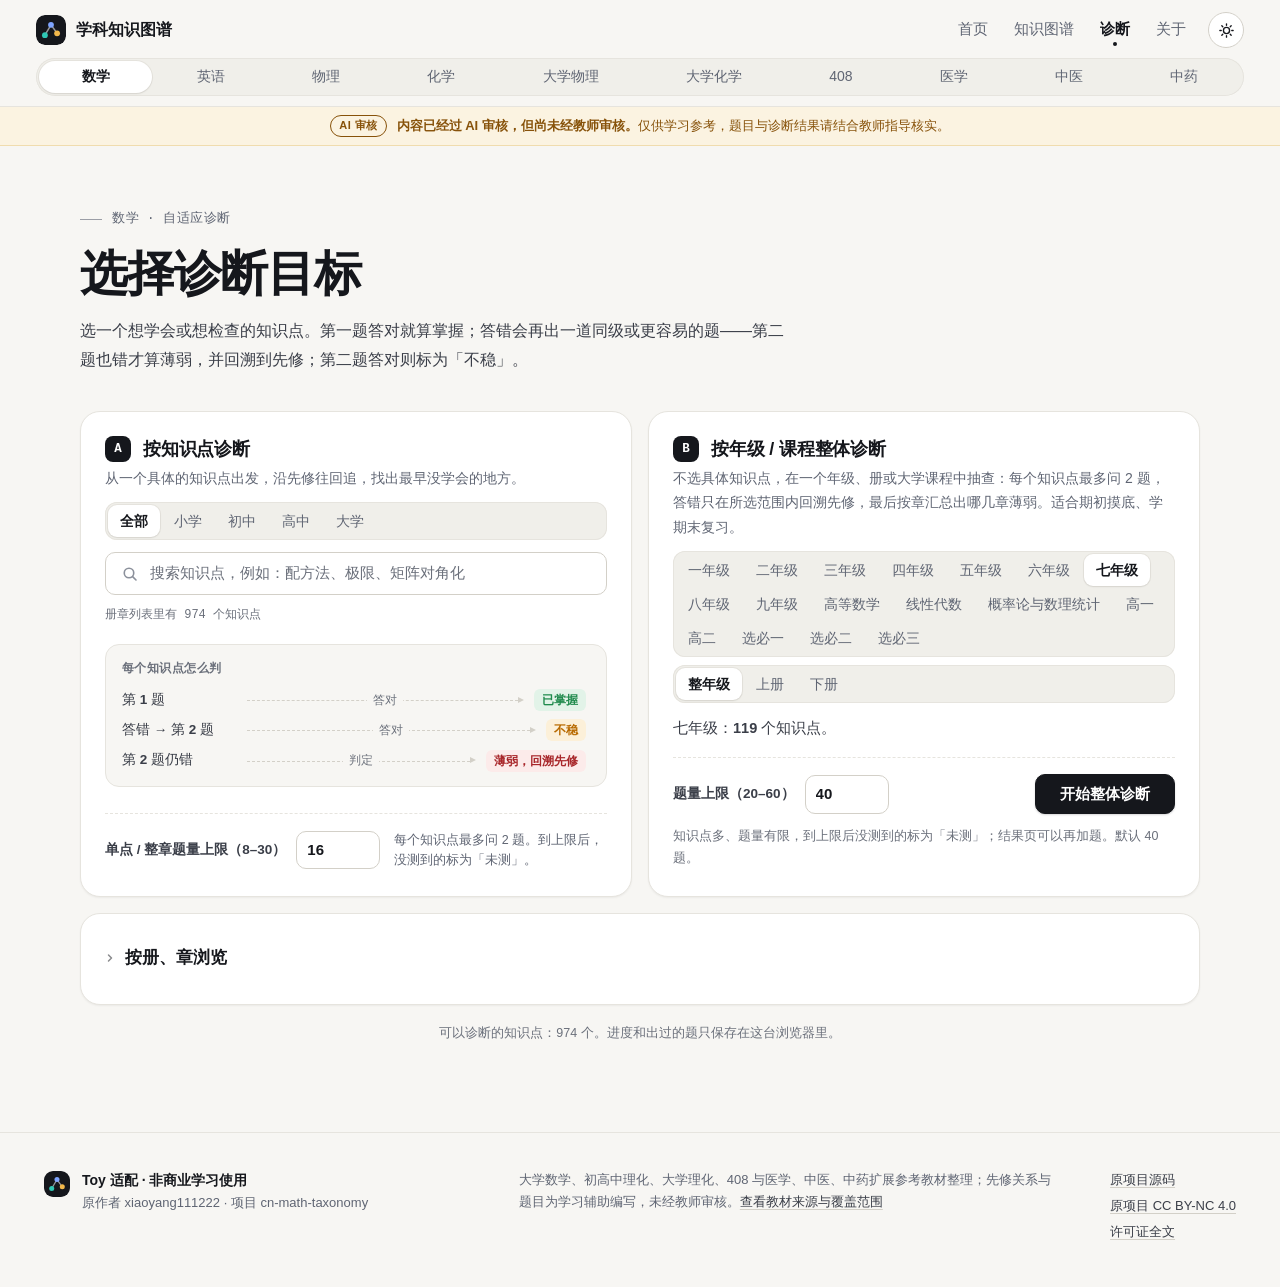
==== diagnose/index.html @ 2c1ef390 "Publish cleaned V15 source with partitioned licenses and source-only curriculum references" ====
<!DOCTYPE html>
<html lang="zh-CN">
<head>
<meta charset="utf-8">
<script src="../assets/theme.js"></script>
<script src="../assets/data-manifest.js"></script>
<script src="../assets/subjects.js"></script>
<meta name="viewport" content="width=device-width, initial-scale=1">
<title>诊断 · 学科知识图谱</title>
<meta name="theme-color" content="#f7f6f3">
<link rel="icon" href="data:image/svg+xml,%3Csvg xmlns='http://www.w3.org/2000/svg' viewBox='0 0 32 32'%3E%3Crect width='32' height='32' rx='9' fill='%2315171c'/%3E%3Cpath d='M9.5 21.5 16 10.5l6.5 9' fill='none' stroke='%23fff' stroke-opacity='.55' stroke-width='1.6' stroke-linecap='round' stroke-linejoin='round'/%3E%3Ccircle cx='9.5' cy='21.5' r='3.1' fill='%232fc7b4'/%3E%3Ccircle cx='16' cy='10.5' r='3.1' fill='%237ea4ff'/%3E%3Ccircle cx='22.5' cy='19.5' r='3.1' fill='%23f2b84b'/%3E%3C/svg%3E">
<link rel="stylesheet" href="../assets/site.css">
<link rel="stylesheet" href="style.css">
</head>
<body class="page-diagnose">
<header class="site-header no-print">
  <div class="header-inner">
    <a class="brand" href="../index.html">
      <svg class="logo" viewBox="0 0 32 32" width="30" height="30" aria-hidden="true"><rect width="32" height="32" rx="9" fill="#15171c"/><path d="M9.5 21.5 16 10.5l6.5 9" fill="none" stroke="#fff" stroke-opacity=".55" stroke-width="1.6" stroke-linecap="round" stroke-linejoin="round"/><circle cx="9.5" cy="21.5" r="3.1" fill="#2fc7b4"/><circle cx="16" cy="10.5" r="3.1" fill="#7ea4ff"/><circle cx="22.5" cy="19.5" r="3.1" fill="#f2b84b"/></svg>
      <span class="brand-name">学科知识图谱</span>
    </a>
    <nav class="subject-switch" aria-label="学科">
      <a class="subject-link on" data-subject="math" href="./index.html">数学</a>
      <a class="subject-link" data-subject="english" href="./index.html?subject=english">英语</a>
      <a class="subject-link" data-subject="physics" href="./index.html?subject=physics">物理</a>
      <a class="subject-link" data-subject="chemistry" href="./index.html?subject=chemistry">化学</a><a class="subject-link" data-subject="uphysics" href="./index.html?subject=uphysics">大学物理</a><a class="subject-link" data-subject="uchemistry" href="./index.html?subject=uchemistry">大学化学</a>
      <a class="subject-link" data-subject="cs408" href="./index.html?subject=cs408">408</a>
    <a class="subject-link" data-subject="med" href="./index.html?subject=med">医学</a><a class="subject-link" data-subject="tcm" href="./index.html?subject=tcm">中医</a><a class="subject-link" data-subject="herbal" href="./index.html?subject=herbal">中药</a></nav>
    <nav class="site-nav" aria-label="主导航">
      <a class="nav-link" href="../index.html">首页</a>
      <a class="nav-link back" href="../explore/index.html">知识图谱</a>
      <a class="nav-link active" href="./index.html" aria-current="page">诊断</a>
      <a class="nav-link" href="#about">关于</a>
      <button type="button" id="theme-toggle" class="theme-toggle" aria-label="切换到深色模式" aria-pressed="false" title="切换到深色模式"><svg class="icon-sun" viewBox="0 0 20 20" fill="none" stroke="currentColor" stroke-width="1.6" stroke-linecap="round" aria-hidden="true"><circle cx="10" cy="10" r="3.6"/><path d="M10 2.2v1.6M10 16.2v1.6M2.2 10h1.6M16.2 10h1.6M4.5 4.5l1.1 1.1M14.4 14.4l1.1 1.1M4.5 15.5l1.1-1.1M14.4 5.6l1.1-1.1"/></svg><svg class="icon-moon" viewBox="0 0 20 20" fill="none" stroke="currentColor" stroke-width="1.6" stroke-linejoin="round" aria-hidden="true"><path d="M16.2 12.4A6.6 6.6 0 0 1 7.6 3.8a6.6 6.6 0 1 0 8.6 8.6z"/></svg></button>
    </nav>
  </div>
</header>
<div class="toy-notice" role="note"><span><strong>内容已经过 AI 审核，但尚未经教师审核。</strong>仅供学习参考，题目与诊断结果请结合教师指导核实。</span></div>
<main id="root"><p class="loading">加载数据中……</p></main>
<footer class="site-footer" id="about">
  <div class="footer-inner">
    <div class="footer-brand">
      <svg class="logo" viewBox="0 0 32 32" width="26" height="26" aria-hidden="true"><rect width="32" height="32" rx="9" fill="#15171c"/><path d="M9.5 21.5 16 10.5l6.5 9" fill="none" stroke="#fff" stroke-opacity=".55" stroke-width="1.6" stroke-linecap="round" stroke-linejoin="round"/><circle cx="9.5" cy="21.5" r="3.1" fill="#2fc7b4"/><circle cx="16" cy="10.5" r="3.1" fill="#7ea4ff"/><circle cx="22.5" cy="19.5" r="3.1" fill="#f2b84b"/></svg>
      <p><strong>Toy 适配 · 非商业学习使用</strong>原作者 xiaoyang111222 · 项目 cn-math-taxonomy</p>
    </div>
    <p>大学数学、初高中理化、大学理化、408 与医学、中医、中药扩展参考教材整理；先修关系与题目为学习辅助编写，未经教师审核。<a href="../sources.html">查看教材来源与覆盖范围</a></p>
    <p class="footer-links"><a href="https://github.com/xiaoyang111222/cn-math-taxonomy" target="_blank" rel="noopener noreferrer">原项目源码</a><a href="https://creativecommons.org/licenses/by-nc/4.0/" target="_blank" rel="noopener noreferrer">原项目 CC BY-NC 4.0</a><a href="../LICENSE">许可证全文</a></p>
  </div>
</footer>
<script src="../assets/vendor/cytoscape.min.js"></script>
<script src="../assets/vendor/dagre.min.js"></script>
<script src="../assets/vendor/cytoscape-dagre.js"></script>
<script src="engine.js"></script>
<script src="../assets/vendor/qrcode.js"></script>
<script src="share.js"></script>
<script src="choice-order.js"></script>
<script src="app.js"></script>
<script src="../assets/medical-ui.js"></script></body>
</html>
---- assets/site.css ----
/* 学科知识图谱 · 设计系统（v10 UI 重建）
   界面本身只用墨色与纸色；颜色留给数据：学段（小学 / 初中 / 高中 / 大学）与掌握状态。
   全站共用。浏览页布局见 explore.css，诊断页布局见 diagnose/style.css。 */

/* ------------------------------------------------------------ 色板与尺度 */
:root {
  color-scheme: light;

  /* 纸与墨 */
  --bg: #f7f6f3;
  --bg-elev: #ffffff;
  --bg-muted: #f0efea;
  --bg-sunken: #e9e7e1;
  --text: #15171c;
  --text-2: #3a3e48;
  --muted: #5f6573;
  --faint: #6b707b;
  --line: #e6e4de;
  --line-strong: #d3d0c8;
  --header-bg: rgba(247, 246, 243, 0.84);
  --grid-dot: rgba(21, 23, 28, 0.085);
  --mark: #fde68a;

  /* 交互：主按钮用墨色，焦点环用靛蓝 */
  --brand: #15171c;
  --brand-hover: #2c2f37;
  --brand-strong: #15171c;
  --brand-soft: #ecebe6;
  --on-brand: #ffffff;
  --accent: #3d5bd9;
  --focus: #3d5bd9;
  --focus-ring: rgba(61, 91, 217, 0.22);
  --link: #2f4bc2;

  /* 学段（数据色） */
  --node-primary: #0b8f80;
  --node-primary-bg: #e0f3ef;
  --node-primary-ink: #06665c;
  --node-junior: #2e62e0;
  --node-junior-bg: #e6edfc;
  --node-junior-ink: #1d44a8;
  --node-senior: #8a4fe0;
  --node-senior-bg: #f1e9fc;
  --node-senior-ink: #5f2db3;
  --node-university: #b07a06;
  --node-university-bg: #faf0d6;
  --node-university-ink: #7a5300;
  --node-current-bg: #15171c;
  --node-current-border: #15171c;
  --node-current-text: #ffffff;
  --node-halo: #15171c;
  --node-text: #15171c;
  --edge: #6f7482;
  --edge-soft: #a7abb5;
  --edge-near: #15171c;
  --junior: var(--node-junior);
  --junior-soft: var(--node-junior-bg);

  /* 掌握状态 */
  --ok: #1f8a4c;
  --ok-bg: #e2f3e8;
  --on-ok: #ffffff;
  --bad: #d1373a;
  --bad-ink: #a8262a;
  --bad-bg: #fcebea;
  --on-bad: #ffffff;
  --warn: #87520a;
  --warn-bg: #fbf3e1;
  --warn-line: #f0dcae;
  --unk: #636977;
  --unk-bg: #eeede8;
  --hard-bg: #e9e7e1;
  --hard-fg: #15171c;
  --soft-bg: transparent;
  --soft-fg: #5f6573;
  --diagram-ok-bg: #e2f3e8; --diagram-ok: #1f8a4c;
  --diagram-bad-bg: #fcebea; --diagram-bad: #d1373a;
  --diagram-unk-bg: #f1f0ec; --diagram-unk: #6f7482;
  --diagram-shaky-bg: #fcf0d9; --diagram-shaky: #b86a00;
  --diagram-text: #15171c; --diagram-edge: #6f7482;
  --panel: #ffffff;

  /* 阴影、圆角、字体 */
  --shadow-xs: 0 1px 2px rgba(21, 23, 28, 0.05);
  --shadow: 0 1px 2px rgba(21, 23, 28, 0.04), 0 8px 24px -10px rgba(21, 23, 28, 0.12);
  --shadow-lg: 0 1px 2px rgba(21, 23, 28, 0.04), 0 30px 60px -24px rgba(21, 23, 28, 0.22);
  --radius-lg: 24px;
  --radius: 16px;
  --radius-sm: 10px;
  --radius-xs: 7px;
  --font: -apple-system, BlinkMacSystemFont, "Segoe UI Variable Text", "Segoe UI", "PingFang SC", "Hiragino Sans GB", "HarmonyOS Sans SC", "MiSans", "Microsoft YaHei UI", "Microsoft YaHei", "Noto Sans SC", "Noto Sans CJK SC", "Source Han Sans SC", sans-serif;
  --font-display: "Segoe UI Variable Display", -apple-system, BlinkMacSystemFont, "Segoe UI", "PingFang SC", "Hiragino Sans GB", "HarmonyOS Sans SC", "MiSans", "Microsoft YaHei UI", "Microsoft YaHei", "Noto Sans SC", "Noto Sans CJK SC", sans-serif;
  --mono: ui-monospace, "SF Mono", "Cascadia Code", "JetBrains Mono", "Roboto Mono", Menlo, Consolas, "PingFang SC", "Microsoft YaHei UI", "Microsoft YaHei", "Noto Sans SC", monospace;
  --fs: 16px;
  --ease: cubic-bezier(0.2, 0.7, 0.2, 1);
  --page-max: 1240px;
  --select-chevron: url("data:image/svg+xml,%3Csvg xmlns='http://www.w3.org/2000/svg' width='12' height='12' viewBox='0 0 12 12' fill='none' stroke='%235f6573' stroke-width='1.6' stroke-linecap='round' stroke-linejoin='round'%3E%3Cpath d='M3 4.5 6 7.5 9 4.5'/%3E%3C/svg%3E");
  --search-icon: url("data:image/svg+xml,%3Csvg xmlns='http://www.w3.org/2000/svg' width='16' height='16' viewBox='0 0 16 16' fill='none' stroke='%238b909b' stroke-width='1.6' stroke-linecap='round'%3E%3Ccircle cx='7' cy='7' r='4.75'/%3E%3Cpath d='m10.6 10.6 3.4 3.4'/%3E%3C/svg%3E");
}

:root[data-theme="dark"] {
  color-scheme: dark;
  --bg: #0c0d10;
  --bg-elev: #15161a;
  --bg-muted: #1c1d22;
  --bg-sunken: #23252b;
  --text: #ecedef;
  --text-2: #c7cad1;
  --muted: #9a9faa;
  --faint: #80858f;
  --line: #25272d;
  --line-strong: #34373e;
  --header-bg: rgba(12, 13, 16, 0.8);
  --grid-dot: rgba(236, 237, 239, 0.07);
  --mark: rgba(226, 180, 60, 0.36);

  --brand: #ecedef;
  --brand-hover: #ffffff;
  --brand-strong: #ecedef;
  --brand-soft: #22242a;
  --on-brand: #0c0d10;
  --accent: #8fa6ff;
  --focus: #8fa6ff;
  --focus-ring: rgba(143, 166, 255, 0.28);
  --link: #a9baff;

  --node-primary: #3fcfbe;
  --node-primary-bg: #0f2c29;
  --node-primary-ink: #84e3d7;
  --node-junior: #7ba2ff;
  --node-junior-bg: #162241;
  --node-junior-ink: #adc4ff;
  --node-senior: #b98cff;
  --node-senior-bg: #261b40;
  --node-senior-ink: #d4baff;
  --node-university: #e2b43c;
  --node-university-bg: #2c220a;
  --node-university-ink: #f0d07a;
  --node-current-bg: #ecedef;
  --node-current-border: #ecedef;
  --node-current-text: #0c0d10;
  --node-halo: #ecedef;
  --node-text: #ecedef;
  --edge: #8a8f9c;
  --edge-soft: #555a65;
  --edge-near: #ecedef;

  --ok: #4cc38a;
  --ok-bg: #10291c;
  --on-ok: #04140b;
  --bad: #f2777a;
  --bad-ink: #f7a3a5;
  --bad-bg: #33161a;
  --on-bad: #2a0709;
  --warn: #f0c071;
  --warn-bg: #221b0f;
  --warn-line: #3d311b;
  --unk: #a3a8b3;
  --unk-bg: #1f2026;
  --hard-bg: #2a2c33;
  --hard-fg: #ecedef;
  --soft-fg: #9a9faa;
  --diagram-ok-bg: #10291c; --diagram-ok: #4cc38a;
  --diagram-bad-bg: #33161a; --diagram-bad: #f2777a;
  --diagram-unk-bg: #1f2026; --diagram-unk: #a3a8b3;
  --diagram-shaky-bg: #2e2210; --diagram-shaky: #f0a93b;
  --diagram-text: #ecedef; --diagram-edge: #8a8f9c;
  --panel: #15161a;

  --shadow-xs: 0 1px 0 rgba(255, 255, 255, 0.02);
  --shadow: 0 1px 0 rgba(255, 255, 255, 0.03), 0 10px 30px -12px rgba(0, 0, 0, 0.6);
  --shadow-lg: 0 1px 0 rgba(255, 255, 255, 0.04), 0 30px 70px -20px rgba(0, 0, 0, 0.7);
  --select-chevron: url("data:image/svg+xml,%3Csvg xmlns='http://www.w3.org/2000/svg' width='12' height='12' viewBox='0 0 12 12' fill='none' stroke='%239a9faa' stroke-width='1.6' stroke-linecap='round' stroke-linejoin='round'%3E%3Cpath d='M3 4.5 6 7.5 9 4.5'/%3E%3C/svg%3E");
  --search-icon: url("data:image/svg+xml,%3Csvg xmlns='http://www.w3.org/2000/svg' width='16' height='16' viewBox='0 0 16 16' fill='none' stroke='%236f747f' stroke-width='1.6' stroke-linecap='round'%3E%3Ccircle cx='7' cy='7' r='4.75'/%3E%3Cpath d='m10.6 10.6 3.4 3.4'/%3E%3C/svg%3E");
}

@media print {
  :root, :root[data-theme="dark"] {
    color-scheme: light;
    --bg: #fff; --bg-elev: #fff; --bg-muted: #f4f3ef; --bg-sunken: #ecebe6;
    --text: #15171c; --text-2: #3a3e48; --muted: #4f5562; --line: #d8d5ce; --line-strong: #c9c6be;
    --panel: #fff; --shadow: none; --shadow-lg: none; --shadow-xs: none;
  }
}

/* ------------------------------------------------------------ 基础 */
*, *::before, *::after { box-sizing: border-box; }
[hidden] { display: none !important; }
html { -webkit-text-size-adjust: 100%; text-size-adjust: 100%; scroll-padding-top: 76px; }
body {
  margin: 0;
  font-family: var(--font);
  font-size: var(--fs);
  line-height: 1.65;
  color: var(--text);
  background: var(--bg);
  -webkit-font-smoothing: antialiased;
  -moz-osx-font-smoothing: grayscale;
  text-rendering: optimizeLegibility;
  font-feature-settings: "kern" 1;
}
h1, h2, h3, h4 { font-family: var(--font-display); letter-spacing: -0.01em; color: var(--text); }
img { max-width: 100%; height: auto; }
a { color: var(--link); text-underline-offset: 3px; text-decoration-thickness: 1px; }
a:hover { text-decoration-thickness: 2px; }
code, kbd, samp { font-family: var(--mono); font-size: 0.88em; overflow-wrap: anywhere; }
::selection { background: var(--mark); color: var(--text); }
:focus-visible { outline: 2px solid var(--focus); outline-offset: 2px; border-radius: 4px; }
.sr-only {
  position: absolute !important; width: 1px; height: 1px; padding: 0; margin: -1px;
  overflow: hidden; clip: rect(0 0 0 0); white-space: nowrap; border: 0;
}
.muted { color: var(--muted); }
@media (prefers-reduced-motion: reduce) {
  *, *::before, *::after {
    animation-duration: 0.01ms !important;
    animation-iteration-count: 1 !important;
    transition: none !important;
    scroll-behavior: auto !important;
  }
}

/* ------------------------------------------------------------ 页眉 */
.site-header {
  position: sticky;
  top: 0;
  z-index: 40;
  background: var(--header-bg);
  -webkit-backdrop-filter: saturate(1.6) blur(16px);
  backdrop-filter: saturate(1.6) blur(16px);
  border-bottom: 1px solid var(--line);
}
.header-inner {
  display: flex;
  align-items: center;
  gap: 12px 28px;
  max-width: var(--page-max);
  min-height: 60px;
  margin: 0 auto;
  padding: 0 24px;
}
.brand {
  display: inline-flex;
  align-items: center;
  gap: 10px;
  min-height: 44px;
  min-width: 0;
  flex: none;
  color: var(--text);
  text-decoration: none;
  font-family: var(--font-display);
  font-weight: 700;
  font-size: 15.5px;
  letter-spacing: -0.005em;
}
.brand:hover { text-decoration: none; }
.logo { flex: none; display: block; border-radius: 9px; }
:root[data-theme="dark"] .logo { box-shadow: 0 0 0 1px #34373e; }
.brand-name { white-space: nowrap; }

.subject-switch {
  overflow-x: auto;
  scrollbar-width: thin;
  display: inline-flex;
  align-items: center;
  gap: 2px;
  padding: 3px;
  border-radius: 999px;
  background: var(--bg-muted);
  box-shadow: inset 0 0 0 1px var(--line);
  min-width: 0;
}
.subject-link {
  display: inline-flex;
  align-items: center;
  justify-content: center;
  min-height: 32px;
  padding: 4px 14px;
  border-radius: 999px;
  color: var(--muted);
  font-size: 14px;
  font-weight: 500;
  text-decoration: none;
  white-space: nowrap;
  transition: color 0.15s, background-color 0.15s, box-shadow 0.15s;
}
.subject-link:hover { color: var(--text); text-decoration: none; }
.subject-link.on {
  background: var(--bg-elev);
  color: var(--text);
  font-weight: 650;
  box-shadow: 0 1px 2px rgba(21, 23, 28, 0.08), 0 0 0 1px var(--line);
}

.site-nav {
  display: flex;
  align-items: center;
  gap: 2px;
  margin-left: auto;
  min-width: 0;
}
.nav-link {
  position: relative;
  display: inline-flex;
  align-items: center;
  min-height: 36px;
  padding: 6px 12px;
  border-radius: 999px;
  color: var(--muted);
  font-size: 14.5px;
  font-weight: 500;
  text-decoration: none;
  white-space: nowrap;
  transition: color 0.15s, background-color 0.15s;
}
.nav-link:hover { color: var(--text); background: var(--bg-muted); text-decoration: none; }
.nav-link.active, .nav-link[aria-current="page"] {
  color: var(--text);
  font-weight: 650;
}
.nav-link.active::after, .nav-link[aria-current="page"]::after {
  content: "";
  position: absolute;
  left: 50%;
  bottom: 2px;
  width: 4px;
  height: 4px;
  margin-left: -2px;
  border-radius: 50%;
  background: var(--text);
}

.theme-toggle {
  display: inline-grid;
  place-items: center;
  width: 36px;
  height: 36px;
  min-height: 36px;
  margin-left: 8px;
  padding: 0;
  border-radius: 999px;
  border: 1px solid var(--line-strong);
  background: var(--bg-elev);
  color: var(--text);
  box-shadow: none;
  flex: none;
}
.theme-toggle:hover { border-color: var(--faint); background: var(--bg-elev); }
.theme-toggle svg { width: 17px; height: 17px; display: block; }
.theme-toggle .icon-moon { display: none; }
:root[data-theme="dark"] .theme-toggle .icon-sun { display: none; }
:root[data-theme="dark"] .theme-toggle .icon-moon { display: block; }

@media (max-width: 1280px) {
  .header-inner { flex-wrap: wrap; padding: 8px 16px 10px; gap: 6px 12px; }
  .brand { order: 1; }
  .site-nav { order: 2; }
  .subject-switch { order: 3; flex: 1 1 100%; justify-content: space-between; }
  .subject-link { flex: 1 0 auto; padding: 4px 9px; }
}
@media (max-width: 480px) {
  .brand-name { font-size: 14.5px; }
  .nav-link { padding: 6px 8px; font-size: 14px; }
  .site-nav .nav-link[href$="#about"] { display: none; }
  .theme-toggle { margin-left: 2px; }
}
@media (max-width: 389px) {
  .brand-name { display: none; }
}
@media print { .site-header { position: static; backdrop-filter: none; } .theme-toggle { display: none; } }

.curriculum-note { flex:none; display:flex; align-items:baseline; justify-content:center; flex-wrap:wrap; gap:4px 14px; padding:9px 20px; border-bottom:1px solid var(--line); background:var(--bg-elev); color:var(--text-2); font-size:12px; line-height:1.7; }
.curriculum-note a { white-space:nowrap; }
.subject-medical .stage-tabs, .subject-curriculum .stage-tabs { flex-wrap:wrap; }
.source-card details { margin:12px 0; }
.source-card summary { cursor:pointer; font-weight:600; line-height:1.7; }
.source-card details p { margin-top:10px; }

/* ------------------------------------------------------------ AI 审核提示 */
.toy-notice {
  flex: none;
  display: flex;
  align-items: center;
  justify-content: center;
  gap: 10px;
  padding: 8px 20px;
  background: var(--warn-bg);
  color: var(--warn);
  border-bottom: 1px solid var(--warn-line);
  font-size: 13px;
  line-height: 1.5;
  text-align: center;
}
.toy-notice strong { font-weight: 650; }
.toy-notice::before {
  content: "AI 审核";
  flex: none;
  padding: 1px 8px;
  border-radius: 999px;
  border: 1px solid currentColor;
  font-size: 11px;
  font-weight: 650;
  letter-spacing: 0.04em;
  line-height: 1.6;
}
@media (max-width: 600px) {
  .toy-notice { font-size: 12px; padding: 7px 14px; text-align: left; }
}

/* ------------------------------------------------------------ 页脚 */
.site-footer {
  flex: none;
  border-top: 1px solid var(--line);
  color: var(--muted);
  font-size: 13px;
  line-height: 1.7;
  overflow-wrap: anywhere;
}
.footer-inner {
  display: grid;
  grid-template-columns: minmax(0, 1.1fr) minmax(0, 1.4fr) auto;
  gap: 20px 48px;
  align-items: start;
  max-width: var(--page-max);
  margin: 0 auto;
  padding: 36px 24px 44px;
}
.footer-brand { display: flex; gap: 12px; align-items: flex-start; min-width: 0; }
.footer-brand .logo { margin-top: 2px; }
.footer-brand strong { display: block; color: var(--text); font-size: 14px; font-weight: 650; }
.site-footer p { margin: 0; }
.site-footer a { color: var(--text-2); font-weight: 500; text-decoration: underline; text-decoration-color: var(--line-strong); }
.site-footer a:hover { color: var(--text); text-decoration-color: currentColor; }
.footer-links { display: flex; flex-direction: column; gap: 4px; white-space: nowrap; }
@media (max-width: 860px) {
  .footer-inner { grid-template-columns: 1fr; padding: 28px 20px 36px; gap: 14px; }
  .footer-links { flex-direction: row; flex-wrap: wrap; gap: 4px 16px; white-space: normal; }
}

/* ------------------------------------------------------------ 按钮 */
button, .btn {
  display: inline-flex;
  align-items: center;
  justify-content: center;
  gap: 8px;
  min-height: 40px;
  padding: 8px 16px;
  border-radius: var(--radius-sm);
  border: 1px solid var(--line-strong);
  background: var(--bg-elev);
  color: var(--text);
  font: inherit;
  font-size: 0.9375rem;
  font-weight: 600;
  line-height: 1.25;
  text-align: center;
  text-decoration: none;
  cursor: pointer;
  box-shadow: var(--shadow-xs);
  transition: background-color 0.15s, border-color 0.15s, color 0.15s, box-shadow 0.15s, transform 0.12s;
  -webkit-tap-highlight-color: transparent;
}
button:hover, .btn:hover { border-color: var(--faint); text-decoration: none; }
button:active:not(:disabled), .btn:active { transform: translateY(1px); }
button:disabled { opacity: 0.45; cursor: not-allowed; }
button.primary, .btn-primary {
  background: var(--brand);
  border-color: var(--brand);
  color: var(--on-brand);
  box-shadow: 0 1px 2px rgba(21, 23, 28, 0.18);
}
button.primary:hover, .btn-primary:hover { background: var(--brand-hover); border-color: var(--brand-hover); color: var(--on-brand); }
.btn-lg { min-height: 52px; padding: 13px 24px; font-size: 1rem; border-radius: 14px; }
.btn-block { width: 100%; }
.btn .arrow, button .arrow { width: 16px; height: 16px; flex: none; transition: transform 0.2s var(--ease); }
.btn:hover .arrow { transform: translateX(3px); }
@media (pointer: coarse) {
  button, .btn { min-height: 44px; }
}

/* ------------------------------------------------------------ 表单 */
input[type="search"], input[type="text"], input[type="number"], select, textarea {
  font: inherit;
  font-size: 0.9375rem;
  color: var(--text);
  background: var(--bg-elev);
  border: 1px solid var(--line-strong);
  border-radius: var(--radius-sm);
  padding: 8px 12px;
  min-height: 40px;
  max-width: 100%;
  transition: border-color 0.15s, box-shadow 0.15s;
}
input:hover, select:hover, textarea:hover { border-color: var(--faint); }
input:focus, select:focus, textarea:focus, input:focus-visible, select:focus-visible, textarea:focus-visible {
  outline: none;
  border-color: var(--focus);
  box-shadow: 0 0 0 3px var(--focus-ring);
}
input[type="search"] {
  -webkit-appearance: none;
  appearance: none;
  padding-left: 38px;
  background-image: var(--search-icon);
  background-repeat: no-repeat;
  background-position: 13px center;
}
select {
  -webkit-appearance: none;
  appearance: none;
  padding-right: 32px;
  background-image: var(--select-chevron);
  background-repeat: no-repeat;
  background-position: right 11px center;
  cursor: pointer;
}
textarea { min-height: 96px; line-height: 1.6; }
input::placeholder, textarea::placeholder { color: var(--faint); opacity: 1; }
.search-lg { width: 100%; font-size: 1.0625rem; min-height: 52px; border-radius: 14px; padding-left: 44px !important; background-position: 16px center !important; }
@media (pointer: coarse) {
  input[type="search"], input[type="text"], input[type="number"], select { min-height: 44px; font-size: 16px; }
}

/* ------------------------------------------------------------ 分段选择 */
.stage-tabs {
  display: flex;
  flex-wrap: wrap;
  gap: 2px;
  padding: 3px;
  border-radius: 12px;
  background: var(--bg-muted);
  box-shadow: inset 0 0 0 1px var(--line);
}
.stage-tab {
  min-height: 32px;
  padding: 5px 12px;
  border: 0;
  border-radius: 9px;
  background: transparent;
  color: var(--muted);
  font-size: 14px;
  font-weight: 500;
  box-shadow: none;
}
.stage-tab:hover { color: var(--text); background: rgba(127, 127, 127, 0.08); }
.stage-tab.on, .stage-tab[aria-selected="true"] {
  background: var(--bg-elev);
  color: var(--text);
  font-weight: 650;
  box-shadow: 0 1px 2px rgba(21, 23, 28, 0.08), 0 0 0 1px var(--line);
}
@media (pointer: coarse) { .stage-tab { min-height: 40px; } }

/* ------------------------------------------------------------ 徽标 */
.badge {
  display: inline-flex;
  align-items: center;
  min-height: 22px;
  padding: 0 8px;
  border-radius: 6px;
  font-size: 12px;
  font-weight: 600;
  white-space: nowrap;
  flex: none;
}
.badge.hard { background: var(--hard-bg); color: var(--hard-fg); }
.badge.soft { background: var(--soft-bg); color: var(--soft-fg); box-shadow: inset 0 0 0 1px var(--line-strong); border: 0; }
.badge.soft { background-image: none; outline: 1px dashed var(--line-strong); outline-offset: -1px; box-shadow: none; }

/* ------------------------------------------------------------ 图例色块（浏览页与诊断页共用） */
.legend {
  display: flex;
  flex-wrap: wrap;
  gap: 6px 16px;
  align-items: center;
  margin: 0;
  padding: 0;
  list-style: none;
  color: var(--muted);
  font-size: 12.5px;
  font-weight: 500;
}
.legend li { display: inline-flex; align-items: center; gap: 7px; white-space: nowrap; }
.swatch { width: 12px; height: 12px; border-radius: 4px; border: 1.5px solid transparent; display: inline-block; flex: none; }
.sw-p { background: var(--node-primary-bg); border-color: var(--node-primary); }
.sw-j { background: var(--node-junior-bg); border-color: var(--node-junior); }
.sw-h { background: var(--node-senior-bg); border-color: var(--node-senior); }
.sw-u { background: var(--node-university-bg); border-color: var(--node-university); }
.sw-c, .sw-target { background: var(--node-current-bg); border-color: var(--node-current-border); }
.sw-root { background: var(--diagram-bad-bg); border-color: var(--diagram-bad); border-width: 2px; }
.line-hard, .line-soft, .line-skip { width: 22px; height: 0; border-radius: 0; border: none; border-top: 1.5px solid var(--edge); background: none; }
.line-soft { border-top-style: dashed; border-top-color: var(--edge-soft); }
.line-skip { border-top-style: dotted; border-top-width: 2px; border-top-color: var(--edge-soft); }
.university-legend[hidden] { display: none; }

/* 学段小圆点 */
.tone-dot { width: 7px; height: 7px; border-radius: 50%; flex: none; display: inline-block; background: var(--faint); }
.tone-primary .tone-dot, .tone-dot.tone-primary { background: var(--node-primary); }
.tone-junior .tone-dot, .tone-dot.tone-junior { background: var(--node-junior); }
.tone-senior .tone-dot, .tone-dot.tone-senior { background: var(--node-senior); }
.tone-university .tone-dot, .tone-dot.tone-university { background: var(--node-university); }
.pill-p { background: var(--node-primary-bg); color: var(--node-primary-ink); }
.pill-j { background: var(--node-junior-bg); color: var(--node-junior-ink); }
.pill-h { background: var(--node-senior-bg); color: var(--node-senior-ink); }
.pill-u { background: var(--node-university-bg); color: var(--node-university-ink); }

/* ------------------------------------------------------------ 图上的悬停名称 */
.node-tip {
  position: absolute;
  z-index: 6;
  max-width: min(300px, calc(100% - 16px));
  padding: 6px 10px;
  border-radius: 8px;
  background: var(--text);
  color: var(--bg-elev);
  font-size: 13px;
  font-weight: 600;
  line-height: 1.45;
  pointer-events: none;
  box-shadow: var(--shadow-lg);
  overflow-wrap: anywhere;
}

/* ------------------------------------------------------------ 题目图示：只用 currentColor，浅色深色都看得见 */
.q-figure { color: inherit; max-width: 100%; min-width: 0; margin: 10px 0 4px; }
.q-figure svg { width: 100%; max-width: 440px; height: auto; display: block; overflow: visible; }
.choices.fig-icons, .sample-choices.fig-icons {
  display: grid;
  grid-template-columns: repeat(auto-fit, minmax(min(150px, 100%), 1fr));
}
.choices.fig-icons .q-figure svg, .sample-choices.fig-icons .q-figure svg { max-width: 100%; }
button.choice.fig-choice { display: flex; flex-direction: column; align-items: stretch; gap: 6px; min-width: 0; }
.sample-choices { display: flex; flex-direction: column; gap: 8px; margin-top: 10px; }
.sample-choice {
  border: 1px solid var(--line);
  border-radius: var(--radius-sm);
  background: var(--bg-elev);
  color: var(--text);
  padding: 8px 12px;
  min-width: 0;
}

/* ------------------------------------------------------------ 加载错误 */
.load-error {
  background: var(--bad-bg);
  color: var(--text);
  border: 1px solid color-mix(in srgb, var(--bad) 30%, transparent);
  border-radius: var(--radius-sm);
  padding: 12px 16px;
  margin-top: 16px;
}

/* ============================================================ 首页 */
.home { max-width: var(--page-max); margin: 0 auto; padding: 0 24px 40px; }

.kicker, .eyebrow {
  display: inline-flex;
  align-items: center;
  gap: 10px;
  margin: 0 0 18px;
  color: var(--muted);
  font-family: var(--mono);
  font-size: 12.5px;
  font-weight: 500;
  letter-spacing: 0.04em;
  line-height: 1.5;
}
.kicker::before, .eyebrow::before {
  content: "";
  width: 22px;
  height: 1px;
  background: currentColor;
  opacity: 0.6;
  flex: none;
}

.hero {
  display: grid;
  grid-template-columns: minmax(0, 1fr) minmax(0, 1.08fr);
  gap: 56px;
  align-items: center;
  padding: 72px 0 88px;
}
.hero-copy { min-width: 0; }
.hero h1 {
  margin: 0 0 24px;
  font-size: clamp(2.5rem, 4.6vw, 4.1rem);
  font-weight: 800;
  line-height: 1.12;
  letter-spacing: -0.025em;
  text-wrap: balance;
}
.h1-line { display: block; }
.h1-mark {
  background-image: linear-gradient(var(--mark), var(--mark));
  background-repeat: no-repeat;
  background-position: 0 88%;
  background-size: 100% 0.32em;
  padding: 0 0.04em;
  animation: mark-in 1.1s 0.35s var(--ease) both;
}
@keyframes mark-in { from { background-size: 0 0.32em; } to { background-size: 100% 0.32em; } }
.lede {
  margin: 0 0 36px;
  max-width: 33em;
  color: var(--text-2);
  font-size: 1.0625rem;
  line-height: 1.85;
}
.hero-actions { display: flex; flex-wrap: wrap; gap: 12px; }
.hero-actions .btn { min-width: 168px; }
.quiet-link { margin: 22px 0 0; font-size: 14.5px; }
.quiet-link a {
  display: inline-flex;
  align-items: center;
  gap: 10px;
  color: var(--text-2);
  font-weight: 500;
  text-decoration: none;
}
.quiet-link a::before {
  content: "";
  width: 26px;
  height: 26px;
  border-radius: 50%;
  border: 1px solid var(--line-strong);
  background: var(--bg-elev) url("data:image/svg+xml,%3Csvg xmlns='http://www.w3.org/2000/svg' width='10' height='10' viewBox='0 0 10 10'%3E%3Cpath d='M3 1.8v6.4L8.2 5z' fill='%2315171c'/%3E%3C/svg%3E") no-repeat 54% 50%;
  flex: none;
  transition: transform 0.2s var(--ease), border-color 0.15s;
}
:root[data-theme="dark"] .quiet-link a::before {
  background-image: url("data:image/svg+xml,%3Csvg xmlns='http://www.w3.org/2000/svg' width='10' height='10' viewBox='0 0 10 10'%3E%3Cpath d='M3 1.8v6.4L8.2 5z' fill='%23ecedef'/%3E%3C/svg%3E");
}
.quiet-link a:hover { color: var(--text); }
.quiet-link a:hover::before { transform: scale(1.08); border-color: var(--faint); }

/* 先修关系总览 */
.hero-visual {
  position: relative;
  margin: 0;
  min-width: 0;
  aspect-ratio: 6 / 5;
  border-radius: 28px;
  background:
    radial-gradient(var(--grid-dot) 1px, transparent 1.4px) 0 0 / 22px 22px,
    var(--bg-elev);
  border: 1px solid var(--line);
  box-shadow: var(--shadow-lg);
  overflow: hidden;
  isolation: isolate;
}
.hero-visual canvas { position: absolute; inset: 0; width: 100%; height: 100%; display: block; }
.viz-head {
  position: absolute;
  top: 18px;
  left: 22px;
  right: 22px;
  z-index: 1;
  display: flex;
  justify-content: space-between;
  align-items: center;
  gap: 12px;
  pointer-events: none;
}
.viz-title { display: inline-flex; align-items: center; gap: 8px; color: var(--text); font-size: 13px; font-weight: 650; }
.viz-title::before {
  content: "";
  width: 7px;
  height: 7px;
  border-radius: 50%;
  background: var(--ok);
  box-shadow: 0 0 0 3px color-mix(in srgb, var(--ok) 22%, transparent);
  animation: live 2.4s ease-in-out infinite;
}
@keyframes live { 50% { box-shadow: 0 0 0 6px color-mix(in srgb, var(--ok) 0%, transparent); } }
.viz-count { color: var(--muted); font-family: var(--mono); font-size: 12px; font-variant-numeric: tabular-nums; }
.viz-caption {
  position: absolute;
  left: 22px;
  right: 22px;
  bottom: 16px;
  z-index: 1;
  min-height: 1.6em;
  color: var(--text-2);
  font-size: 13px;
  line-height: 1.55;
  pointer-events: none;
  transition: opacity 0.4s;
}
.viz-caption b { color: var(--text); font-weight: 650; }

/* 首页分区 */
.band {
  display: grid;
  grid-template-columns: minmax(0, 300px) minmax(0, 1fr);
  gap: 32px 64px;
  padding: 72px 0;
  border-top: 1px solid var(--line);
}
.band-head { min-width: 0; }
.band-head .section-title, .section-title {
  margin: 0;
  font-size: clamp(1.5rem, 2.4vw, 2rem);
  font-weight: 750;
  line-height: 1.25;
  letter-spacing: -0.02em;
  text-wrap: balance;
}
.band-note { margin: 14px 0 0; color: var(--muted); font-size: 14.5px; line-height: 1.75; }
.chunk { display: inline-block; }
.band-wide { grid-template-columns: minmax(0, 1fr); }
.band-wide .band-head { display: grid; grid-template-columns: minmax(0, 300px) minmax(0, 1fr); column-gap: 64px; align-items: end; }
.band-wide .band-head .kicker { grid-column: 1 / -1; justify-self: start; }
.band-wide .band-note { margin: 0; max-width: 34em; }

.steps {
  list-style: none;
  margin: 0;
  padding: 0;
  display: grid;
  grid-template-columns: repeat(3, minmax(0, 1fr));
  gap: 0;
  border: 1px solid var(--line);
  border-radius: var(--radius-lg);
  background: var(--bg-elev);
  overflow: hidden;
}
.steps li { position: relative; padding: 28px 28px 32px; min-width: 0; }
.steps li + li { border-left: 1px solid var(--line); }
.step-no {
  display: block;
  color: var(--faint);
  font-family: var(--mono);
  font-size: 13px;
  font-weight: 500;
  letter-spacing: 0.04em;
}
.step-art { display: block; width: 100%; max-width: 220px; height: 64px; margin: 18px 0 22px; color: var(--text); overflow: visible; }
.step-art * { vector-effect: non-scaling-stroke; }
.step-art .sa-box { fill: var(--bg-muted); stroke: var(--line-strong); stroke-width: 1.2; }
.step-art .sa-text { fill: var(--line-strong); }
.step-art .sa-glass { fill: none; stroke: var(--faint); stroke-width: 1.6; stroke-linecap: round; }
.step-art .sa-caret { stroke: var(--text); stroke-width: 1.6; stroke-linecap: round; animation: caret 1.1s steps(1) infinite; }
@keyframes caret { 50% { opacity: 0; } }
.step-art .sa-line { fill: none; stroke: var(--line-strong); stroke-width: 1.5; }
.step-art .sa-dash { stroke-dasharray: 3 3; }
.step-art .sa-ink { fill: var(--text); }
.step-art .sa-ring { fill: none; stroke: var(--text); stroke-opacity: 0.2; stroke-width: 1.5; }
.step-art .sa-x { fill: none; stroke: var(--bad); stroke-width: 2; stroke-linecap: round; }
.step-art .sa-arrow { fill: none; stroke: var(--text); stroke-width: 1.5; stroke-linecap: round; stroke-linejoin: round; }
.step-art .sa-arrowhead { fill: none; stroke: var(--faint); stroke-width: 1.5; stroke-linecap: round; stroke-linejoin: round; }
.step-art .sa-j { fill: var(--node-junior-bg); stroke: var(--node-junior); stroke-width: 1.5; }
.step-art .sa-p { fill: var(--node-primary-bg); stroke: var(--node-primary); stroke-width: 1.5; }
.step-art .sa-bad { fill: var(--bad-bg); stroke: var(--bad); stroke-width: 2; }
.step-art .sa-badring { fill: none; stroke: var(--bad); stroke-opacity: 0.35; stroke-width: 1.5; stroke-dasharray: 2 3; }
.steps h3 { margin: 0 0 8px; font-size: 1.125rem; font-weight: 700; }
.steps p { margin: 0; color: var(--muted); font-size: 15px; line-height: 1.75; }

.stat-grid {
  display: grid;
  grid-template-columns: repeat(4, minmax(0, 1fr));
  border-top: 1px solid var(--text);
}
.stat-card { padding: 20px 20px 4px 0; min-width: 0; }
.stat-card + .stat-card { padding-left: 20px; border-left: 1px solid var(--line); }
.stat-num {
  font-family: var(--font-display);
  font-size: clamp(2.25rem, 4vw, 3.25rem);
  font-weight: 700;
  line-height: 1.05;
  letter-spacing: -0.03em;
  font-variant-numeric: tabular-nums;
  color: var(--text);
}
.stat-label { margin-top: 8px; color: var(--muted); font-size: 14px; font-weight: 500; }
.stat-note { margin: 20px 0 0; color: var(--muted); font-size: 13.5px; line-height: 1.75; max-width: 48em; }

.grade-grid { display: flex; flex-direction: column; gap: 28px; min-width: 0; }
.grade-grid[aria-busy="true"] { min-height: 320px; border-radius: var(--radius); background: linear-gradient(90deg, var(--bg-muted), var(--bg-sunken), var(--bg-muted)) 0 0 / 200% 100%; animation: shimmer 1.6s linear infinite; }
@keyframes shimmer { to { background-position: -200% 0; } }
.grade-group { display: grid; grid-template-columns: 112px minmax(0, 1fr); gap: 16px; align-items: start; min-width: 0; }
.grade-group-head { display: flex; flex-direction: column; gap: 2px; padding-top: 14px; }
.grade-group-name { display: inline-flex; align-items: center; gap: 8px; font-weight: 700; font-size: 15px; }
.grade-group-name .tone-dot { width: 8px; height: 8px; }
.grade-group-count { color: var(--faint); font-family: var(--mono); font-size: 12px; font-variant-numeric: tabular-nums; }
.grade-group-cards { display: grid; grid-template-columns: repeat(auto-fill, minmax(150px, 1fr)); gap: 10px; min-width: 0; }
.grade-group + .grade-group { padding-top: 28px; border-top: 1px dashed var(--line); }

a.grade-card {
  position: relative;
  display: flex;
  flex-direction: column;
  gap: 2px;
  min-width: 0;
  padding: 14px 16px 16px;
  border: 1px solid var(--line);
  border-radius: 14px;
  background: var(--bg-elev);
  color: inherit;
  text-decoration: none;
  transition: border-color 0.18s, box-shadow 0.18s, transform 0.18s var(--ease);
}
a.grade-card:hover { border-color: var(--line-strong); box-shadow: var(--shadow); transform: translateY(-2px); }
a.grade-card strong { font-size: 1.0625rem; font-weight: 700; letter-spacing: -0.01em; padding-right: 20px; }
.grade-card .grade-stage { position: absolute; width: 1px; height: 1px; overflow: hidden; clip: rect(0 0 0 0); white-space: nowrap; }
.grade-count { font-size: 13.5px; color: var(--text-2); font-variant-numeric: tabular-nums; }
.grade-split { color: var(--faint); font-size: 12px; font-family: var(--mono); font-variant-numeric: tabular-nums; overflow-wrap: anywhere; }
.grade-meter { display: block; height: 3px; margin-top: 12px; border-radius: 999px; background: var(--bg-muted); overflow: hidden; }
.grade-meter i { display: block; height: 100%; border-radius: inherit; background: var(--tone, var(--faint)); transform-origin: left; animation: meter-in 0.9s var(--ease) both; }
@keyframes meter-in { from { transform: scaleX(0); } }
.grade-go { position: absolute; top: 15px; right: 14px; width: 14px; height: 14px; color: var(--faint); transition: transform 0.2s var(--ease), color 0.15s; }
a.grade-card:hover .grade-go { color: var(--text); transform: translate(2px, -2px); }
.is-primary, .tone-primary { --tone: var(--node-primary); }
.is-junior, .tone-junior { --tone: var(--node-junior); }
.is-senior, .tone-senior { --tone: var(--node-senior); }
.is-university, .tone-university { --tone: var(--node-university); }

@media (max-width: 1080px) {
  .hero { grid-template-columns: 1fr; gap: 40px; padding: 48px 0 64px; }
  .hero h1 { font-size: clamp(2.5rem, 6.6vw, 3.75rem); }
  .hero-visual { aspect-ratio: 16 / 10; }
  .band { grid-template-columns: 1fr; padding: 56px 0; }
  .band-wide .band-head { grid-template-columns: 1fr; }
  .band-wide .band-note { margin-top: 14px; }
}
@media (max-width: 760px) {
  .home { padding: 0 16px 24px; }
  .hero { padding: 36px 0 48px; gap: 32px; }
  .hero h1 { font-size: clamp(2.1rem, 9vw, 2.6rem); }
  .lede { font-size: 1rem; margin-bottom: 28px; }
  .hero-actions .btn { flex: 1 1 100%; }
  .hero-visual { aspect-ratio: 1 / 1; border-radius: 22px; }
  .band { padding: 44px 0; gap: 24px; }
  .steps { grid-template-columns: 1fr; }
  .steps li + li { border-left: 0; border-top: 1px solid var(--line); }
  .steps li { padding: 22px 20px 24px; }
  .step-art { margin: 12px 0 16px; height: 52px; }
  .stat-grid { grid-template-columns: 1fr 1fr; }
  .stat-card:nth-child(3) { padding-left: 0; border-left: 0; }
  .stat-card:nth-child(n + 3) { border-top: 1px solid var(--line); margin-top: 8px; }
  .grade-group { grid-template-columns: 1fr; gap: 10px; }
  .grade-group-head { flex-direction: row; align-items: baseline; gap: 10px; padding-top: 0; }
  .grade-group-cards { grid-template-columns: 1fr 1fr; }
}
---- diagnose/style.css ----
/* 诊断页布局。配色、字号、按钮和导航来自 assets/site.css。 */

main#root { max-width: 1200px; margin: 0 auto; padding: 36px 24px 88px; min-height: 60vh; }
.page { margin: 0 auto; }
.page-start { max-width: 1120px; }
.page-question { max-width: 780px; }
.page-result { max-width: 1200px; }
.loading { padding: 96px 0; text-align: center; color: var(--muted); }

.card {
  background: var(--bg-elev);
  border: 1px solid var(--line);
  border-radius: 20px;
  padding: 24px 24px 26px;
  margin-bottom: 16px;
  box-shadow: var(--shadow-xs);
  min-width: 0;
  max-width: 100%;
}
.card h1, .card h2 { margin: 0 0 8px; line-height: 1.35; }
.card h2 { font-size: 1.125rem; font-weight: 700; }
.card h3 { font-size: 1rem; margin: 12px 0 4px; }
.small { font-size: 0.875rem; }
.err { color: var(--bad-ink); background: var(--bad-bg); border-radius: 10px; padding: 10px 14px; }
.row { display: flex; gap: 8px; flex-wrap: wrap; align-items: center; }
.grow { flex: 1; min-width: 0; }
label { font-weight: 600; }
button.good { background: var(--ok); border-color: var(--ok); color: var(--on-ok); }
button.bad { background: var(--bad); border-color: var(--bad); color: var(--on-bad); }
button.good:hover { background: var(--ok); filter: brightness(1.06); }
button.bad:hover { background: var(--bad); filter: brightness(1.06); }
button.small { min-height: 32px; padding: 4px 12px; font-size: 13px; border-color: transparent; background: transparent; color: var(--muted); box-shadow: none; }
button.small:hover { background: var(--bg-muted); color: var(--text); border-color: transparent; }

.banner {
  display: flex;
  flex-wrap: wrap;
  align-items: center;
  gap: 8px 10px;
  margin-bottom: 16px;
  padding: 12px 16px;
  border: 1px solid var(--line);
  border-radius: 14px;
  background: var(--bg-elev);
  font-size: 14.5px;
}
.banner button { min-height: 34px; padding: 4px 14px; font-size: 13.5px; }
.banner.demo { background: var(--warn-bg); border-color: var(--warn-line); color: var(--warn); font-weight: 550; }
.banner.demo a { margin-left: auto; color: var(--warn); font-weight: 650; }

/* ------------------------------------------------------------ 开始页 */
.diag-intro { padding: 20px 0 36px; max-width: 760px; }
.diag-intro h1 { margin: 0 0 14px; font-size: clamp(2rem, 4.2vw, 3rem); font-weight: 800; line-height: 1.15; letter-spacing: -0.025em; }
.diag-intro .lede { margin: 0; color: var(--text-2); font-size: 1rem; line-height: 1.85; max-width: 44em; }
.start-grid { display: grid; grid-template-columns: minmax(0, 1fr) minmax(0, 1fr); gap: 16px; margin-bottom: 16px; align-items: stretch; }
.start-grid > .card { margin-bottom: 0; display: flex; flex-direction: column; }
.card-head { display: flex; align-items: center; gap: 12px; margin-bottom: 4px; }
.card-head h2 { margin: 0; }
.card-no {
  display: inline-grid;
  place-items: center;
  width: 26px;
  height: 26px;
  flex: none;
  border-radius: 8px;
  background: var(--text);
  color: var(--bg-elev);
  font-family: var(--mono);
  font-size: 12.5px;
  font-weight: 650;
}
.card-sub { margin: 6px 0 18px; line-height: 1.75; }
#search { margin-top: 12px; }
#match-count { margin: 10px 0 0; color: var(--faint); font-family: var(--mono); font-size: 12px; }
.limit-row { margin-top: auto; padding-top: 16px; border-top: 1px dashed var(--line); gap: 8px 14px; }
.flow { display: grid; gap: 8px; margin: 18px 0 18px; padding: 14px 16px; border-radius: 14px; background: var(--bg); border: 1px solid var(--line); }
.flow-title { margin: 0 0 2px; color: var(--faint); font-size: 12px; font-weight: 600; letter-spacing: 0.04em; }
.flow-row { display: grid; grid-template-columns: minmax(0, 8.5em) minmax(0, 1fr) auto; align-items: center; gap: 10px; font-size: 13.5px; }
.flow-step { color: var(--text-2); font-weight: 550; white-space: nowrap; }
.flow-arrow { position: relative; display: flex; align-items: center; justify-content: center; height: 18px; isolation: isolate; }
.flow-arrow::before { content: ""; position: absolute; left: 0; right: 6px; top: 50%; z-index: -1; border-top: 1px dashed var(--line-strong); }
.flow-arrow::after { content: ""; position: absolute; right: 0; top: calc(50% - 3.5px); border: 3.5px solid transparent; border-left: 6px solid var(--line-strong); border-right: 0; }
.flow-arrow em { padding: 0 6px; background: var(--bg); color: var(--faint); font-size: 11.5px; font-style: normal; }
.flow-out { justify-self: start; margin-right: 0; }
.limit-row label { display: inline-flex; align-items: center; gap: 10px; font-size: 13.5px; color: var(--text-2); }
.limit-row input[type="number"] { width: 84px; min-height: 36px; padding: 6px 10px; font-variant-numeric: tabular-nums; }
.limit-row .muted { flex: 1 1 200px; font-size: 12.5px; line-height: 1.6; }
.tabs-gap { height: 8px; }
#grade-info { margin: 14px 0 16px; color: var(--text-2); font-size: 14.5px; font-weight: 550; }
.card-grade > .muted.small:last-child { margin: 12px 0 0; font-size: 12.5px; color: var(--faint); }
#btn-grade-start { margin-left: auto; min-width: 140px; }

.chapter-browser > summary {
  display: flex;
  align-items: center;
  gap: 10px;
  min-height: 40px;
  cursor: pointer;
  list-style: none;
  font-size: 1.0625rem;
  font-weight: 700;
}
.chapter-browser > summary::-webkit-details-marker, details.topic > summary::-webkit-details-marker,
.vol > summary::-webkit-details-marker, details.card > summary::-webkit-details-marker { display: none; }
.chapter-browser > summary::before, .vol > summary::before, details.topic > summary::before, details.card > summary::before {
  content: "";
  width: 10px;
  height: 10px;
  flex: none;
  background: currentColor;
  opacity: 0.5;
  -webkit-mask: url("data:image/svg+xml,%3Csvg xmlns='http://www.w3.org/2000/svg' viewBox='0 0 10 10'%3E%3Cpath d='M3.5 2 6.5 5l-3 3' fill='none' stroke='black' stroke-width='1.5' stroke-linecap='round' stroke-linejoin='round'/%3E%3C/svg%3E") center / contain no-repeat;
  mask: url("data:image/svg+xml,%3Csvg xmlns='http://www.w3.org/2000/svg' viewBox='0 0 10 10'%3E%3Cpath d='M3.5 2 6.5 5l-3 3' fill='none' stroke='black' stroke-width='1.5' stroke-linecap='round' stroke-linejoin='round'/%3E%3C/svg%3E") center / contain no-repeat;
  transition: transform 0.18s var(--ease);
}
details[open] > summary::before { transform: rotate(90deg); }
.chapter-browser > p.muted { margin: 6px 0 12px 20px; }
#target-list { display: grid; gap: 8px; }
.vol { border: 1px solid var(--line); border-radius: 14px; background: var(--bg-elev); overflow: hidden; }
.vol > summary {
  display: flex;
  align-items: center;
  gap: 10px;
  padding: 12px 16px;
  cursor: pointer;
  list-style: none;
  font-weight: 650;
  font-size: 14.5px;
}
.vol > summary:hover { background: var(--bg-muted); }
.vol[open] > summary { border-bottom: 1px solid var(--line); background: var(--bg-muted); }
.chap { padding: 4px 16px 10px; }
.chap + .chap { border-top: 1px solid var(--line); }
.chap-head { display: flex; flex-wrap: wrap; align-items: center; gap: 8px; padding: 12px 0 8px; font-weight: 650; font-size: 14px; }
.chap-head .t { flex: 1 1 160px; min-width: 0; overflow-wrap: anywhere; }
.chap-head button { min-height: 32px; padding: 4px 12px; font-size: 13px; }
.topic-row { display: flex; flex-wrap: wrap; align-items: center; gap: 4px 12px; padding: 7px 0 7px 2px; border-top: 1px dashed var(--line); }
.topic-row .nm { flex: 1 1 160px; min-width: 0; overflow-wrap: anywhere; font-weight: 550; font-size: 14.5px; }
.topic-row .sec { color: var(--faint); font-family: var(--mono); font-size: 12px; }
.topic-row button { min-height: 32px; padding: 4px 12px; font-size: 13px; }
.topic-row:hover { background: linear-gradient(90deg, transparent, var(--bg-muted) 30%, var(--bg-muted) 70%, transparent); }
.page-start > p.muted.small { margin: 18px 4px 0; color: var(--faint); font-size: 12.5px; text-align: center; }

/* ------------------------------------------------------------ 出题页 */
.card-question { padding: 28px 32px 22px; border-radius: 24px; box-shadow: var(--shadow); }
.q-meta { font-size: 13px; color: var(--muted); gap: 12px; flex-wrap: nowrap; }
.q-target { min-width: 0; overflow: hidden; text-overflow: ellipsis; white-space: nowrap; }
.q-count { flex: none; font-family: var(--mono); font-size: 12px; font-variant-numeric: tabular-nums; }
.progress { height: 4px; margin: 14px 0 28px; border-radius: 999px; background: var(--bg-muted); overflow: hidden; }
.progress > i { display: block; height: 100%; min-width: 4px; border-radius: inherit; background: var(--text); transition: width 0.45s var(--ease); }
.q-chapter { margin: 0 0 6px; color: var(--faint); font-size: 13px; overflow-wrap: anywhere; }
.card .q-title { margin: 0 0 12px; font-size: clamp(1.5rem, 3.2vw, 2rem); font-weight: 750; line-height: 1.25; letter-spacing: -0.02em; overflow-wrap: anywhere; }
.q-tags { gap: 6px; }
.reason {
  display: flex;
  gap: 10px;
  margin: 18px 0 0;
  color: var(--muted);
  font-size: 13.5px;
  line-height: 1.7;
}
.reason::before {
  content: "";
  width: 14px;
  height: 14px;
  margin-top: 4px;
  flex: none;
  background: currentColor;
  opacity: 0.7;
  -webkit-mask: url("data:image/svg+xml,%3Csvg xmlns='http://www.w3.org/2000/svg' viewBox='0 0 14 14' fill='none' stroke='black' stroke-width='1.4' stroke-linecap='round' stroke-linejoin='round'%3E%3Cpath d='M3 2v5.5a2 2 0 0 0 2 2h6M8.5 7 11 9.5 8.5 12'/%3E%3C/svg%3E") center / contain no-repeat;
  mask: url("data:image/svg+xml,%3Csvg xmlns='http://www.w3.org/2000/svg' viewBox='0 0 14 14' fill='none' stroke='black' stroke-width='1.4' stroke-linecap='round' stroke-linejoin='round'%3E%3Cpath d='M3 2v5.5a2 2 0 0 0 2 2h6M8.5 7 11 9.5 8.5 12'/%3E%3C/svg%3E") center / contain no-repeat;
}
.q-text {
  margin: 22px 0 6px;
  padding: 22px 24px;
  border: 1px solid var(--line);
  border-radius: 16px;
  background: var(--bg);
  font-size: 1.3125rem;
  font-weight: 500;
  line-height: 1.75;
  white-space: pre-wrap;
  overflow-wrap: anywhere;
}
.card-question .textbook-source { margin: 10px 0 0; }
.card-question .q-figure { margin: 14px 0 6px; }
.ans-input { width: 100%; margin-top: 16px; font-size: 1.125rem !important; min-height: 54px; border-radius: 14px; padding: 12px 16px; }
textarea.ans-input { min-height: 120px; }
.notice {
  margin-top: 18px;
  padding: 9px 14px;
  border: 1px solid var(--warn-line);
  border-radius: 12px;
  background: var(--warn-bg);
  color: var(--warn);
  font-size: 13px;
  line-height: 1.7;
}
.verdict {
  display: flex;
  align-items: center;
  gap: 10px;
  margin: 18px 0 8px;
  padding: 12px 16px;
  border-radius: 14px;
  font-weight: 650;
}
.verdict::before {
  display: inline-grid;
  place-items: center;
  width: 24px;
  height: 24px;
  flex: none;
  border-radius: 50%;
  font-size: 13px;
  font-weight: 800;
  line-height: 1;
}
.verdict.ok { background: var(--ok-bg); color: var(--ok); }
.verdict.ok::before { content: "✓"; background: var(--ok); color: var(--on-ok); }
.verdict.no { background: var(--bad-bg); color: var(--bad-ink); }
.verdict.no::before { content: "✕"; background: var(--bad); color: var(--on-bad); }
.your-answer { margin: 14px 0 6px; font-size: 14.5px; overflow-wrap: anywhere; }
.feedback { display: grid; gap: 10px; margin: 12px 0 4px; }
.refans, .explain {
  margin: 0;
  padding: 12px 16px;
  border: 1px solid var(--line);
  border-radius: 12px;
  background: var(--bg);
  font-size: 15px;
  line-height: 1.8;
  white-space: pre-wrap;
  overflow-wrap: anywhere;
}
.refans { box-shadow: inset 3px 0 0 var(--ok); }
.explain { box-shadow: inset 3px 0 0 var(--node-junior); }
.refans b, .explain b { font-weight: 650; }
.choices { display: flex; flex-direction: column; gap: 10px; margin: 18px 0 0; }
button.choice {
  display: flex;
  align-items: center;
  justify-content: flex-start;
  gap: 14px;
  width: 100%;
  min-height: 58px;
  padding: 12px 18px 12px 14px;
  border-radius: 14px;
  border: 1px solid var(--line-strong);
  background: var(--bg-elev);
  box-shadow: none;
  text-align: left;
  font-size: 1.0625rem;
  font-weight: 500;
  line-height: 1.6;
  white-space: pre-wrap;
}
button.choice:hover { border-color: var(--faint); background: var(--bg-muted); }
.choice-key {
  display: inline-grid;
  place-items: center;
  width: 30px;
  height: 30px;
  flex: none;
  border-radius: 9px;
  border: 1px solid var(--line-strong);
  background: var(--bg);
  color: var(--text-2);
  font-family: var(--mono);
  font-size: 13px;
  font-weight: 650;
  transition: background-color 0.15s, color 0.15s, border-color 0.15s;
}
.choice-text { flex: 1; min-width: 0; overflow-wrap: anywhere; }
button.choice.picked { border-color: var(--text); box-shadow: inset 0 0 0 1px var(--text); background: var(--bg-elev); }
button.choice.picked .choice-key { background: var(--text); border-color: var(--text); color: var(--bg-elev); }
button.choice.fig-choice { align-items: stretch; }
button.choice.fig-choice .choice-key { align-self: flex-start; }
.q-actions { margin-top: 20px; gap: 10px; }
.q-actions button.primary { min-width: 128px; }
.q-foot { margin-top: 16px; padding-top: 12px; border-top: 1px solid var(--line); gap: 4px; }

.tag {
  display: inline-flex;
  align-items: center;
  min-height: 22px;
  padding: 1px 8px;
  margin-right: 4px;
  border-radius: 6px;
  background: var(--bg-muted);
  color: var(--text-2);
  font-size: 12px;
  font-weight: 600;
  line-height: 1.5;
  vertical-align: 1px;
  white-space: nowrap;
}
.q-tags .tag { margin-right: 0; }
.tag.weak { background: var(--bad-bg); color: var(--bad-ink); }
.tag.mastered { background: var(--ok-bg); color: var(--ok); }
.tag.unknown { background: var(--unk-bg); color: var(--unk); }
.tag.shaky { background: var(--diagram-shaky-bg); color: var(--diagram-shaky); }
.tag.root { background: var(--bad); color: var(--on-bad); }
.tag.target { background: var(--text); color: var(--bg-elev); }
.tag.ext { background: var(--node-primary-bg); color: var(--node-primary-ink); }
.tag.diff-basic { background: var(--ok-bg); color: var(--ok); }
.tag.diff-standard { background: var(--node-junior-bg); color: var(--node-junior-ink); }
.tag.diff-advanced { background: var(--node-senior-bg); color: var(--node-senior-ink); }

/* ------------------------------------------------------------ 结果页 */
.card-summary { padding: 32px 32px 28px; border-radius: 24px; box-shadow: var(--shadow); }
.card-summary .eyebrow { margin-bottom: 12px; }
.card .result-title { margin: 0 0 10px; font-size: clamp(1.75rem, 3.4vw, 2.5rem); font-weight: 800; line-height: 1.2; letter-spacing: -0.025em; overflow-wrap: anywhere; }
.result-headline { margin: 0 0 24px; max-width: 46em; color: var(--text-2); font-size: 1.0625rem; line-height: 1.8; }
.stats {
  display: grid;
  grid-template-columns: repeat(5, minmax(0, 1fr));
  margin: 0 0 16px;
  border: 1px solid var(--line);
  border-radius: 16px;
  overflow: hidden;
  background: var(--line);
  gap: 1px;
}
.stat { --c: var(--faint); display: flex; flex-direction: column; gap: 4px; padding: 16px 18px 14px; min-width: 0; background: var(--bg-elev); text-align: left; }
.stat b { font-family: var(--font-display); font-size: 2.125rem; font-weight: 700; line-height: 1.05; letter-spacing: -0.03em; font-variant-numeric: tabular-nums; color: var(--c); }
.stat-name { display: inline-flex; align-items: center; gap: 7px; color: var(--muted); font-size: 13px; font-weight: 550; }
.stat-name::before { content: ""; width: 7px; height: 7px; border-radius: 50%; background: var(--c); flex: none; }
.stat.ask { --c: var(--text); }
.stat.bad { --c: var(--bad); }
.stat.shaky { --c: var(--diagram-shaky); }
.stat.ok { --c: var(--ok); }
.stat.unk { --c: var(--unk); }
.card-summary .notice { margin: 10px 0 0; }
.card-summary .notice button { min-height: 32px; padding: 4px 12px; font-size: 13px; vertical-align: middle; }
.card-summary > .muted.small { margin: 14px 0 0; color: var(--faint); font-size: 12.5px; }
.result-actions { margin-top: 18px; padding-top: 18px; border-top: 1px solid var(--line); gap: 8px; }

.result-grid { display: grid; grid-template-columns: minmax(0, 1fr) minmax(0, 520px); gap: 16px; align-items: start; }
.result-grid.single { grid-template-columns: minmax(0, 1fr); gap: 0; }
.result-grid.single .result-side { position: static; }
.result-grid.single #path-cy { height: 560px; }
.result-main, .result-side { min-width: 0; }
.result-side { position: sticky; top: 76px; }
.result-side .card { margin-bottom: 16px; }
#graph p.muted.small { margin: 0 0 12px; font-size: 12.5px; line-height: 1.7; }
#graph .legend { margin: 0 0 12px; gap: 6px 14px; font-size: 12px; }
.path-graph { position: relative; max-width: 100%; }
#path-cy {
  height: clamp(420px, calc(100vh - 360px), 640px);
  width: 100%;
  border: 1px solid var(--line);
  border-radius: 14px;
  background:
    radial-gradient(var(--grid-dot) 1px, transparent 1.4px) 0 0 / 20px 20px,
    var(--bg);
}

.card > p.muted.small { margin: 0 0 12px; line-height: 1.75; }
details.topic { border-top: 1px solid var(--line); }
details.topic:last-child { border-bottom: 0; }
details.topic > summary {
  display: flex;
  flex-wrap: wrap;
  align-items: center;
  gap: 6px 6px;
  min-height: 48px;
  padding: 10px 0;
  cursor: pointer;
  list-style: none;
  overflow-wrap: anywhere;
}
details.topic > summary > span:not(.tag):not(.muted) { font-size: 15px; font-weight: 650; }
details.topic > summary .muted.small { font-size: 12.5px; color: var(--faint); }
details.topic > summary .tag { margin-right: 0; }
details.topic > .body { display: grid; gap: 8px; padding: 0 0 16px 20px; font-size: 14px; line-height: 1.75; color: var(--text-2); }
.body ul { margin: 4px 0 0; padding-left: 1.2em; }
.body > .muted:first-child { font-size: 12.5px; color: var(--faint); }
.std { margin: 8px 0; padding: 10px 12px; background: var(--bg-muted); border-radius: 10px; overflow-wrap: anywhere; font-size: 14px; }
.std code { color: var(--text-2); font-size: 12px; }
.std .conf { color: var(--muted); margin-left: 6px; font-size: 12px; }

ol.path { padding-left: 0; list-style: none; counter-reset: step; margin: 6px 0 0; }
ol.path > li { counter-increment: step; position: relative; padding-left: 44px; min-width: 0; }
ol.path > li::before {
  content: counter(step);
  position: absolute;
  left: 0;
  top: 12px;
  width: 28px;
  height: 28px;
  border-radius: 50%;
  background: var(--bg-elev);
  border: 1.5px solid var(--text);
  color: var(--text);
  text-align: center;
  line-height: 25px;
  font-family: var(--mono);
  font-size: 12.5px;
  font-weight: 650;
  z-index: 1;
}
ol.path > li:last-child::before { background: var(--text); color: var(--bg-elev); }
ol.path > li:not(:last-child)::after {
  content: "";
  position: absolute;
  left: 13.75px;
  top: 40px;
  bottom: -12px;
  width: 1.5px;
  background: var(--line-strong);
}
ol.path > li > details.topic { border-top: 0; }
ol.path > li + li > details.topic { border-top: 1px dashed var(--line); }

details.card > summary { display: flex; align-items: center; gap: 10px; cursor: pointer; list-style: none; min-height: 32px; }
details.card > summary b { font-size: 1.0625rem; font-weight: 700; }
details.card[open] > summary { margin-bottom: 8px; }

details.chap-sum > summary { display: flex; flex-wrap: wrap; align-items: center; gap: 6px 10px; }
.chap-name { flex: 1 1 200px; min-width: 0; font-weight: 650; font-size: 15px; }
.chap-counts { display: inline-flex; flex-wrap: wrap; gap: 4px; }
.chap-bar { flex: 1 1 100%; display: flex; height: 6px; margin-top: 4px; border-radius: 999px; overflow: hidden; background: var(--bg-muted); gap: 2px; }
.chap-bar i { display: block; height: 100%; }
.chap-bar .m { background: var(--ok); }
.chap-bar .s { background: var(--diagram-shaky); }
.chap-bar .w { background: var(--bad); }
.chap-bar .u { background: var(--unk); opacity: 0.35; }
.chap-names { margin: 2px 0; overflow-wrap: anywhere; }
#out-of-scope { margin: 0 0 12px; }

#log { overflow-x: auto; max-width: 100%; }
table.log { border-collapse: separate; border-spacing: 0; width: 100%; min-width: 560px; font-size: 14px; }
table.log th {
  padding: 10px 10px;
  border-bottom: 1px solid var(--line);
  background: var(--bg-muted);
  color: var(--muted);
  font-size: 12px;
  font-weight: 600;
  text-align: left;
}
table.log th:first-child { border-radius: 10px 0 0 10px; }
table.log th:last-child { border-radius: 0 10px 10px 0; }
table.log td { border-bottom: 1px solid var(--line); padding: 12px 10px; text-align: left; vertical-align: top; }
table.log td:first-child { color: var(--faint); font-family: var(--mono); font-size: 12px; padding-top: 14px; }
table.log tr:last-child td { border-bottom: 0; }
table.log select { min-height: 34px; padding: 4px 30px 4px 10px; font-size: 13.5px; }
.iq-line { margin: 8px 0 0; overflow-wrap: anywhere; }

/* ------------------------------------------------------------ 分享图 */
body.share-open { overflow: hidden; }
.share-modal {
  position: fixed;
  inset: 0;
  z-index: 80;
  display: flex;
  align-items: flex-end;
  justify-content: center;
  padding: 0;
  background: rgba(12, 13, 16, 0.55);
  -webkit-backdrop-filter: blur(6px);
  backdrop-filter: blur(6px);
  animation: fade-in 0.2s ease both;
}
@keyframes fade-in { from { opacity: 0; } }
@keyframes rise-in { from { opacity: 0; transform: translateY(16px); } }
.share-panel {
  display: flex;
  flex-direction: column;
  width: min(440px, 100%);
  max-height: 100%;
  overflow: hidden;
  border-radius: 20px 20px 0 0;
  background: var(--bg-elev);
  color: var(--text);
  box-shadow: var(--shadow-lg);
  animation: rise-in 0.28s var(--ease) both;
}
.share-bar { display: flex; align-items: center; justify-content: space-between; gap: 8px; padding: 14px 14px 0 18px; }
.share-bar h2 { margin: 0; font-size: 1.0625rem; }
.share-bar button { min-height: 34px; padding: 4px 14px; font-size: 13.5px; }
.share-hint { margin: 8px 12px 0; text-align: center; font-weight: 650; color: var(--text-2); font-size: 14px; }
.share-scroll { overflow: auto; padding: 12px 14px 14px; min-height: 0; flex: 1 1 auto; }
.share-scroll img {
  display: block;
  width: 100%;
  height: auto;
  border-radius: 12px;
  border: 1px solid var(--line);
  background: #f7f6f3;
  -webkit-touch-callout: default;
}
.share-actions { padding: 0 14px 14px; }
.share-actions .btn { width: 100%; }
@media (min-width: 701px) {
  .share-modal { align-items: center; padding: 24px; }
  .share-panel { border-radius: 20px; max-height: calc(100% - 48px); }
  #share-hint { display: none !important; }
}
@media (max-width: 700px) {
  .share-actions { display: none; }
}

/* ------------------------------------------------------------ 响应式 */
@media (max-width: 1040px) {
  .result-grid { grid-template-columns: minmax(0, 1fr); }
  .result-side { position: static; }
  #path-cy { height: 460px; }
}
@media (max-width: 860px) {
  .start-grid { grid-template-columns: minmax(0, 1fr); }
  .stats { grid-template-columns: repeat(3, minmax(0, 1fr)); }
}
@media (max-width: 640px) {
  main#root { padding: 20px 16px 64px; }
  .diag-intro { padding: 8px 0 24px; }
  .card { padding: 18px 16px 20px; border-radius: 18px; }
  .card-question { padding: 20px 18px 16px; border-radius: 20px; }
  .card-summary { padding: 22px 18px 20px; }
  .q-text { padding: 16px 18px; font-size: 1.1875rem; }
  button.choice { min-height: 54px; padding: 10px 14px 10px 12px; font-size: 1rem; }
  .q-actions > button { flex: 1 1 auto; }
  .stats { grid-template-columns: repeat(2, minmax(0, 1fr)); }
  .stats .stat:first-child { grid-column: 1 / -1; }
  .stat b { font-size: 1.75rem; }
  #path-cy { height: 380px; }
  #btn-grade-start { margin-left: 0; width: 100%; }
  .banner.demo a { margin-left: 0; }
}

@media print {
  body { background: #fff; }
  .no-print { display: none !important; }
  main#root { max-width: none; padding: 0; }
  .card { break-inside: avoid-page; box-shadow: none; border-color: #d8d5ce; }
  .result-grid { display: block; }
  .result-side { position: static; }
  details.topic { break-inside: avoid; }
  #path-cy { height: 520px; border: none; background: #fff; }
  a { color: inherit; text-decoration: none; }
  select { border: none; appearance: none; -webkit-appearance: none; background-image: none; }
}
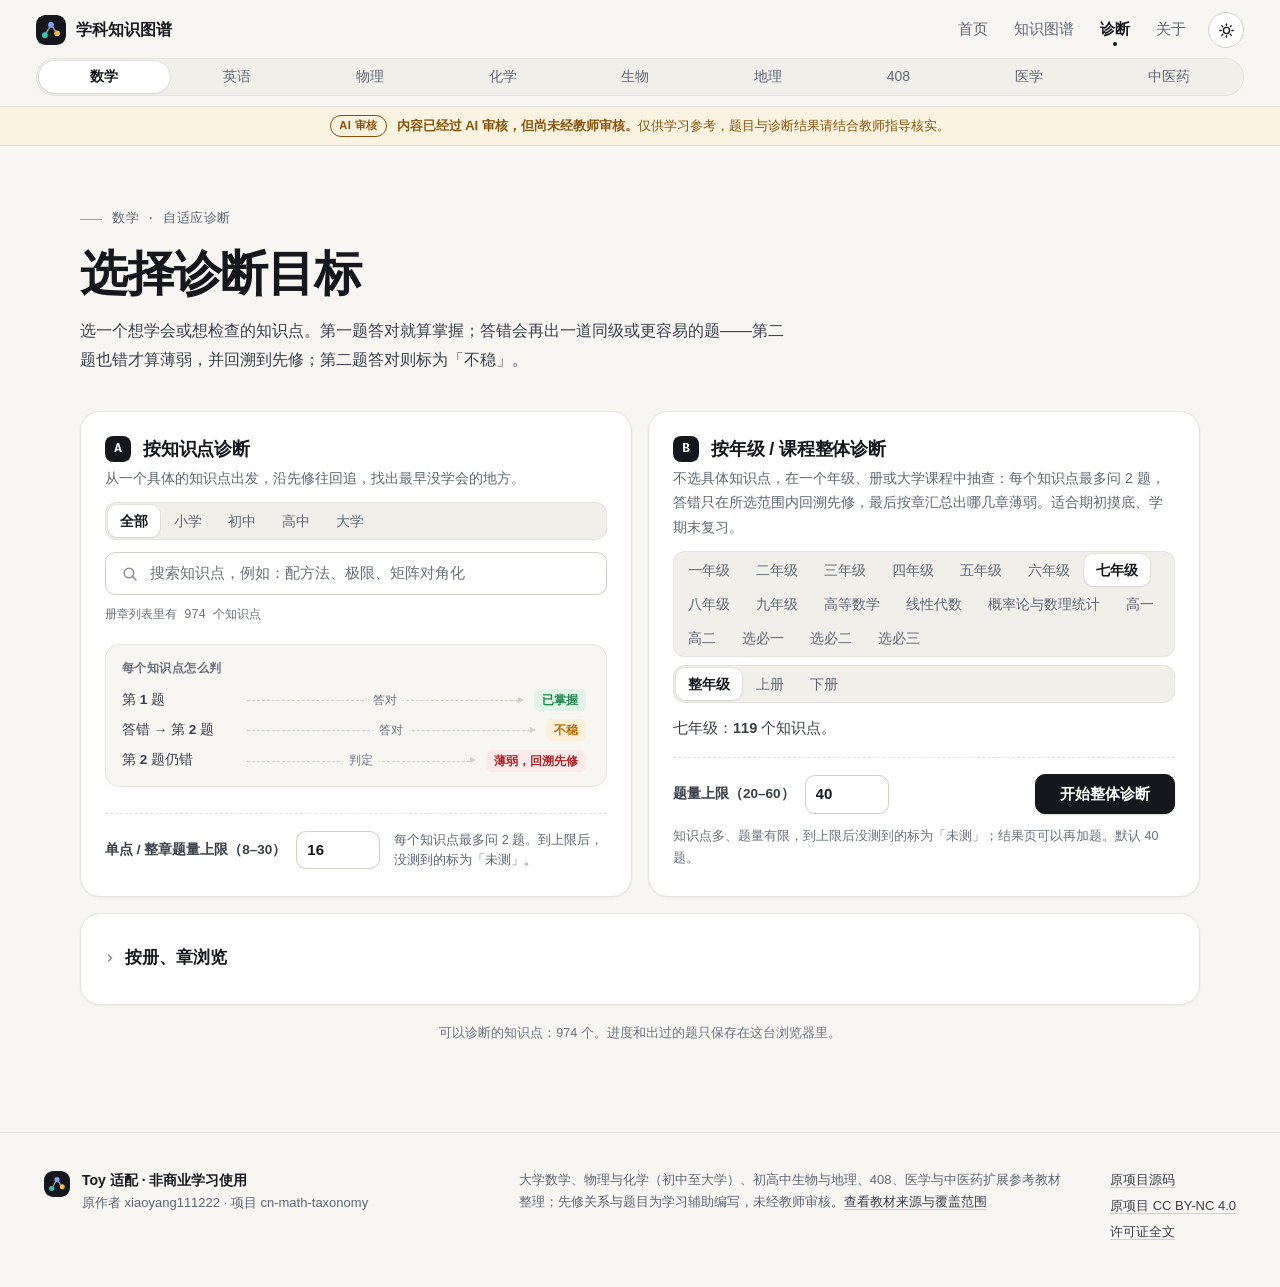
==== commit 7e34946f: "feat: sync Knowledge Atlas v17 with biology, geography and merged subjects Add biology and geography" ====
--- a/diagnose/index.html
+++ b/diagnose/index.html
@@ -23,9 +23,9 @@
       <a class="subject-link on" data-subject="math" href="./index.html">数学</a>
       <a class="subject-link" data-subject="english" href="./index.html?subject=english">英语</a>
       <a class="subject-link" data-subject="physics" href="./index.html?subject=physics">物理</a>
-      <a class="subject-link" data-subject="chemistry" href="./index.html?subject=chemistry">化学</a><a class="subject-link" data-subject="uphysics" href="./index.html?subject=uphysics">大学物理</a><a class="subject-link" data-subject="uchemistry" href="./index.html?subject=uchemistry">大学化学</a>
+      <a class="subject-link" data-subject="chemistry" href="./index.html?subject=chemistry">化学</a><a class="subject-link" data-subject="biology" href="./index.html?subject=biology">生物</a><a class="subject-link" data-subject="geography" href="./index.html?subject=geography">地理</a>
       <a class="subject-link" data-subject="cs408" href="./index.html?subject=cs408">408</a>
-    <a class="subject-link" data-subject="med" href="./index.html?subject=med">医学</a><a class="subject-link" data-subject="tcm" href="./index.html?subject=tcm">中医</a><a class="subject-link" data-subject="herbal" href="./index.html?subject=herbal">中药</a></nav>
+    <a class="subject-link" data-subject="med" href="./index.html?subject=med">医学</a><a class="subject-link" data-subject="tcm" href="./index.html?subject=tcm">中医药</a></nav>
     <nav class="site-nav" aria-label="主导航">
       <a class="nav-link" href="../index.html">首页</a>
       <a class="nav-link back" href="../explore/index.html">知识图谱</a>
@@ -43,7 +43,7 @@
       <svg class="logo" viewBox="0 0 32 32" width="26" height="26" aria-hidden="true"><rect width="32" height="32" rx="9" fill="#15171c"/><path d="M9.5 21.5 16 10.5l6.5 9" fill="none" stroke="#fff" stroke-opacity=".55" stroke-width="1.6" stroke-linecap="round" stroke-linejoin="round"/><circle cx="9.5" cy="21.5" r="3.1" fill="#2fc7b4"/><circle cx="16" cy="10.5" r="3.1" fill="#7ea4ff"/><circle cx="22.5" cy="19.5" r="3.1" fill="#f2b84b"/></svg>
       <p><strong>Toy 适配 · 非商业学习使用</strong>原作者 xiaoyang111222 · 项目 cn-math-taxonomy</p>
     </div>
-    <p>大学数学、初高中理化、大学理化、408 与医学、中医、中药扩展参考教材整理；先修关系与题目为学习辅助编写，未经教师审核。<a href="../sources.html">查看教材来源与覆盖范围</a></p>
+    <p>大学数学、物理与化学（初中至大学）、初高中生物与地理、408、医学与中医药扩展参考教材整理；先修关系与题目为学习辅助编写，未经教师审核。<a href="../sources.html">查看教材来源与覆盖范围</a></p>
     <p class="footer-links"><a href="https://github.com/xiaoyang111222/cn-math-taxonomy" target="_blank" rel="noopener noreferrer">原项目源码</a><a href="https://creativecommons.org/licenses/by-nc/4.0/" target="_blank" rel="noopener noreferrer">原项目 CC BY-NC 4.0</a><a href="../LICENSE">许可证全文</a></p>
   </div>
 </footer>
@@ -54,6 +54,7 @@
 <script src="../assets/vendor/qrcode.js"></script>
 <script src="share.js"></script>
 <script src="choice-order.js"></script>
+<script src="session-compatibility.js"></script>
 <script src="app.js"></script>
 <script src="../assets/medical-ui.js"></script></body>
 </html>
--- a/assets/site.css
+++ b/assets/site.css
@@ -942,3 +942,8 @@
   .grade-group-head { flex-direction: row; align-items: baseline; gap: 10px; padding-top: 0; }
   .grade-group-cards { grid-template-columns: 1fr 1fr; }
 }
+
+/* Unified subject source groups and explicit legacy record selection. */
+.saved-record{display:flex;flex-wrap:wrap;align-items:center;gap:10px;overflow-wrap:anywhere}.saved-record>span.small{flex-basis:100%;line-height:1.7}.legacy-records{margin:0 0 24px}.legacy-records>h2{font-size:1.15rem}.scope-select{display:flex;align-items:center;flex-wrap:wrap;gap:8px;margin:12px 0}.scope-select select{max-width:100%;min-height:38px}.recovery-note{font-size:14px;line-height:1.7}
+
+.export-preview{margin-top:18px;padding-top:14px;border-top:1px solid var(--line)}.export-preview summary{cursor:pointer;font-weight:600}.export-preview pre{max-height:28rem;overflow:auto;white-space:pre-wrap;overflow-wrap:anywhere;padding:12px;background:var(--bg-muted);border-radius:10px;font-size:12px;line-height:1.6}
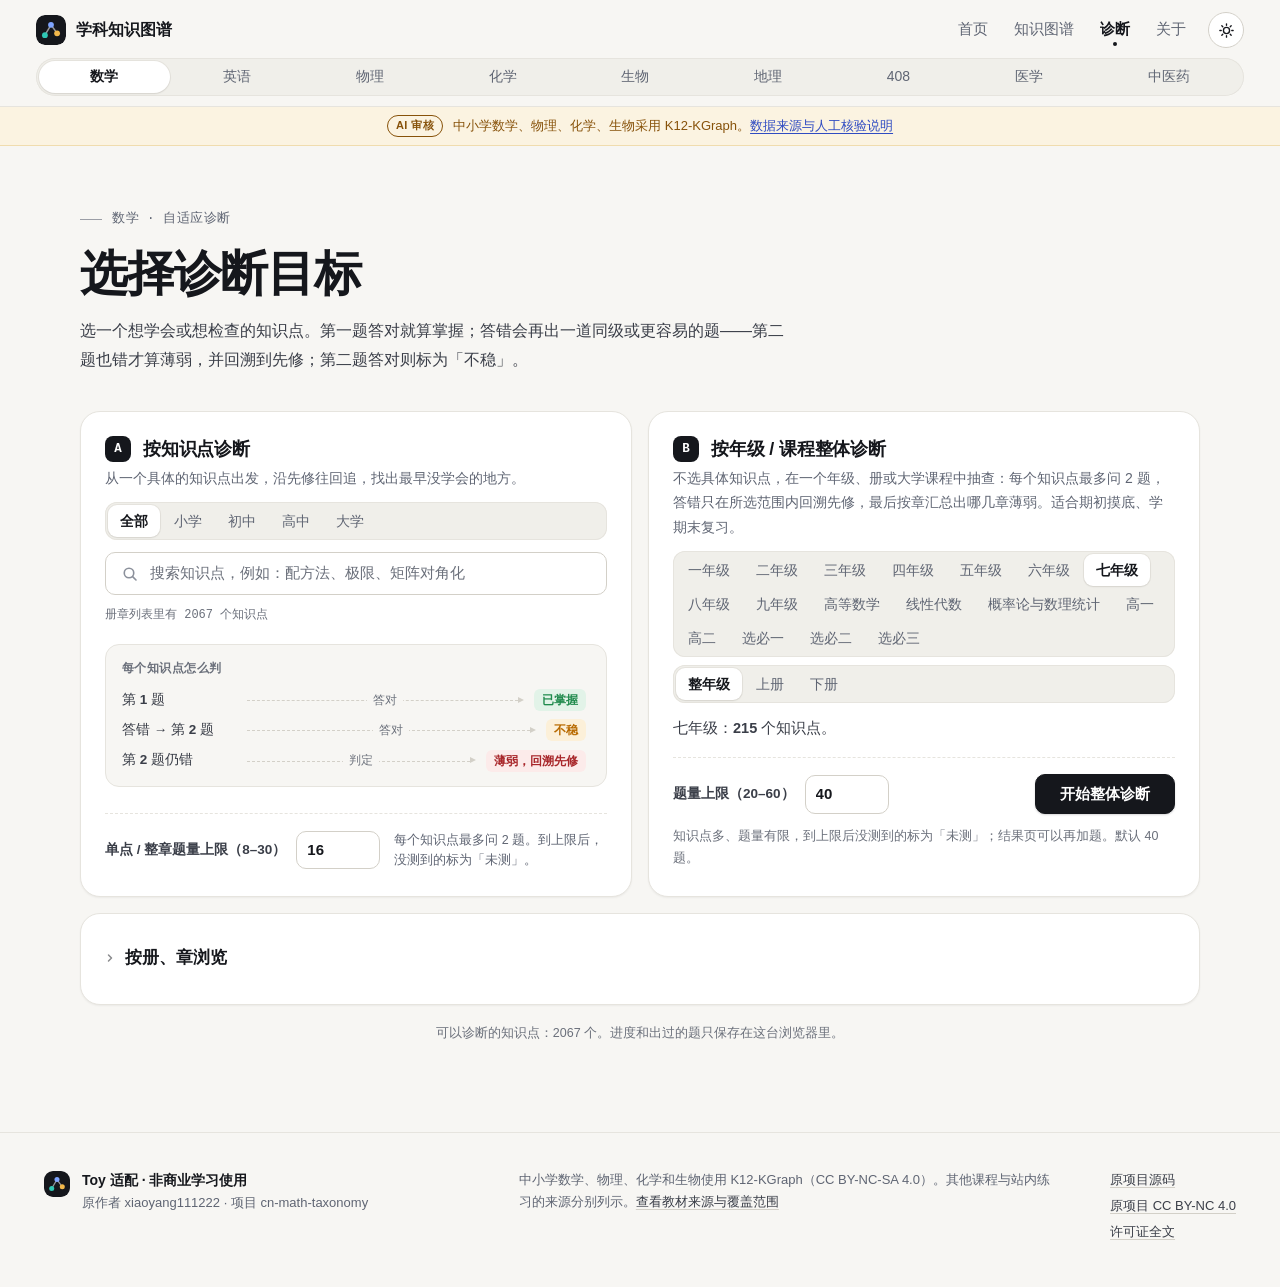
==== commit ef93faca: "Replace four school subject graphs with the verified K12-KGraph data" ====
--- a/diagnose/index.html
+++ b/diagnose/index.html
@@ -43,7 +43,7 @@
       <svg class="logo" viewBox="0 0 32 32" width="26" height="26" aria-hidden="true"><rect width="32" height="32" rx="9" fill="#15171c"/><path d="M9.5 21.5 16 10.5l6.5 9" fill="none" stroke="#fff" stroke-opacity=".55" stroke-width="1.6" stroke-linecap="round" stroke-linejoin="round"/><circle cx="9.5" cy="21.5" r="3.1" fill="#2fc7b4"/><circle cx="16" cy="10.5" r="3.1" fill="#7ea4ff"/><circle cx="22.5" cy="19.5" r="3.1" fill="#f2b84b"/></svg>
       <p><strong>Toy 适配 · 非商业学习使用</strong>原作者 xiaoyang111222 · 项目 cn-math-taxonomy</p>
     </div>
-    <p>大学数学、物理与化学（初中至大学）、初高中生物与地理、408、医学与中医药扩展参考教材整理；先修关系与题目为学习辅助编写，未经教师审核。<a href="../sources.html">查看教材来源与覆盖范围</a></p>
+    <p>中小学数学、物理、化学和生物使用 K12-KGraph（CC BY-NC-SA 4.0）。其他课程与站内练习的来源分别列示。<a href="../sources.html">查看教材来源与覆盖范围</a></p>
     <p class="footer-links"><a href="https://github.com/xiaoyang111222/cn-math-taxonomy" target="_blank" rel="noopener noreferrer">原项目源码</a><a href="https://creativecommons.org/licenses/by-nc/4.0/" target="_blank" rel="noopener noreferrer">原项目 CC BY-NC 4.0</a><a href="../LICENSE">许可证全文</a></p>
   </div>
 </footer>
@@ -55,6 +55,8 @@
 <script src="share.js"></script>
 <script src="choice-order.js"></script>
 <script src="session-compatibility.js"></script>
+<script src="../assets/practice-schedule.js"></script>
+<script src="practice.js"></script>
 <script src="app.js"></script>
 <script src="../assets/medical-ui.js"></script></body>
 </html>
--- a/diagnose/style.css
+++ b/diagnose/style.css
@@ -541,3 +541,12 @@
   a { color: inherit; text-decoration: none; }
   select { border: none; appearance: none; -webkit-appearance: none; background-image: none; }
 }
+
+.practice-card > .btn, .practice-card > button { margin: 0.25rem 0.55rem 0.25rem 0; }
+.practice-card h2 { margin-top: 1.25rem; }
+.practice-card h1 { font-size: clamp(1.7rem, 5vw, 2.6rem); }
+.practice-list { padding: 0; list-style: none; }
+.practice-list li { display: flex; justify-content: space-between; gap: 1em; padding: .65rem 0; border-bottom: 1px solid var(--line); }
+.practice-list time { flex-shrink: 0; font-variant-numeric: tabular-nums; color: var(--muted); }
+.practice-hint { margin: .8rem 0; color: var(--text-2); }
+.practice-hint summary { cursor: pointer; }
